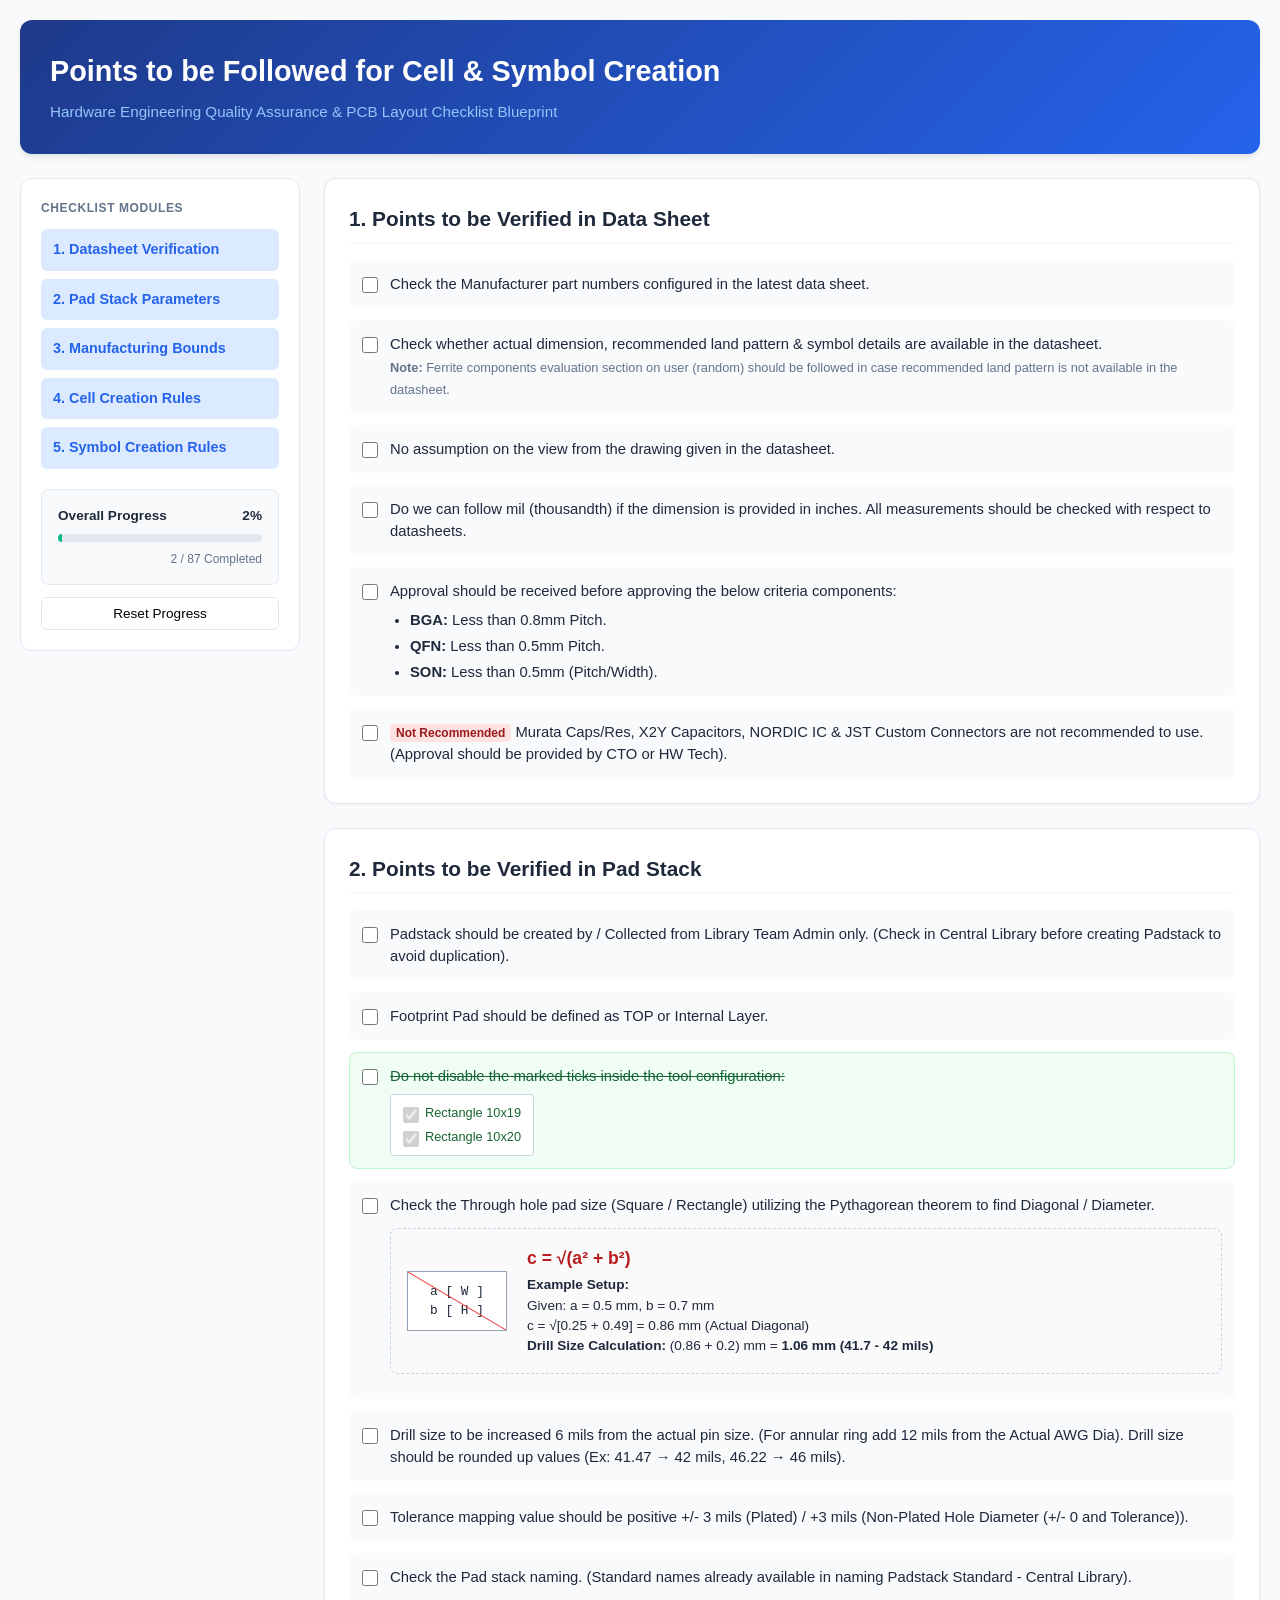
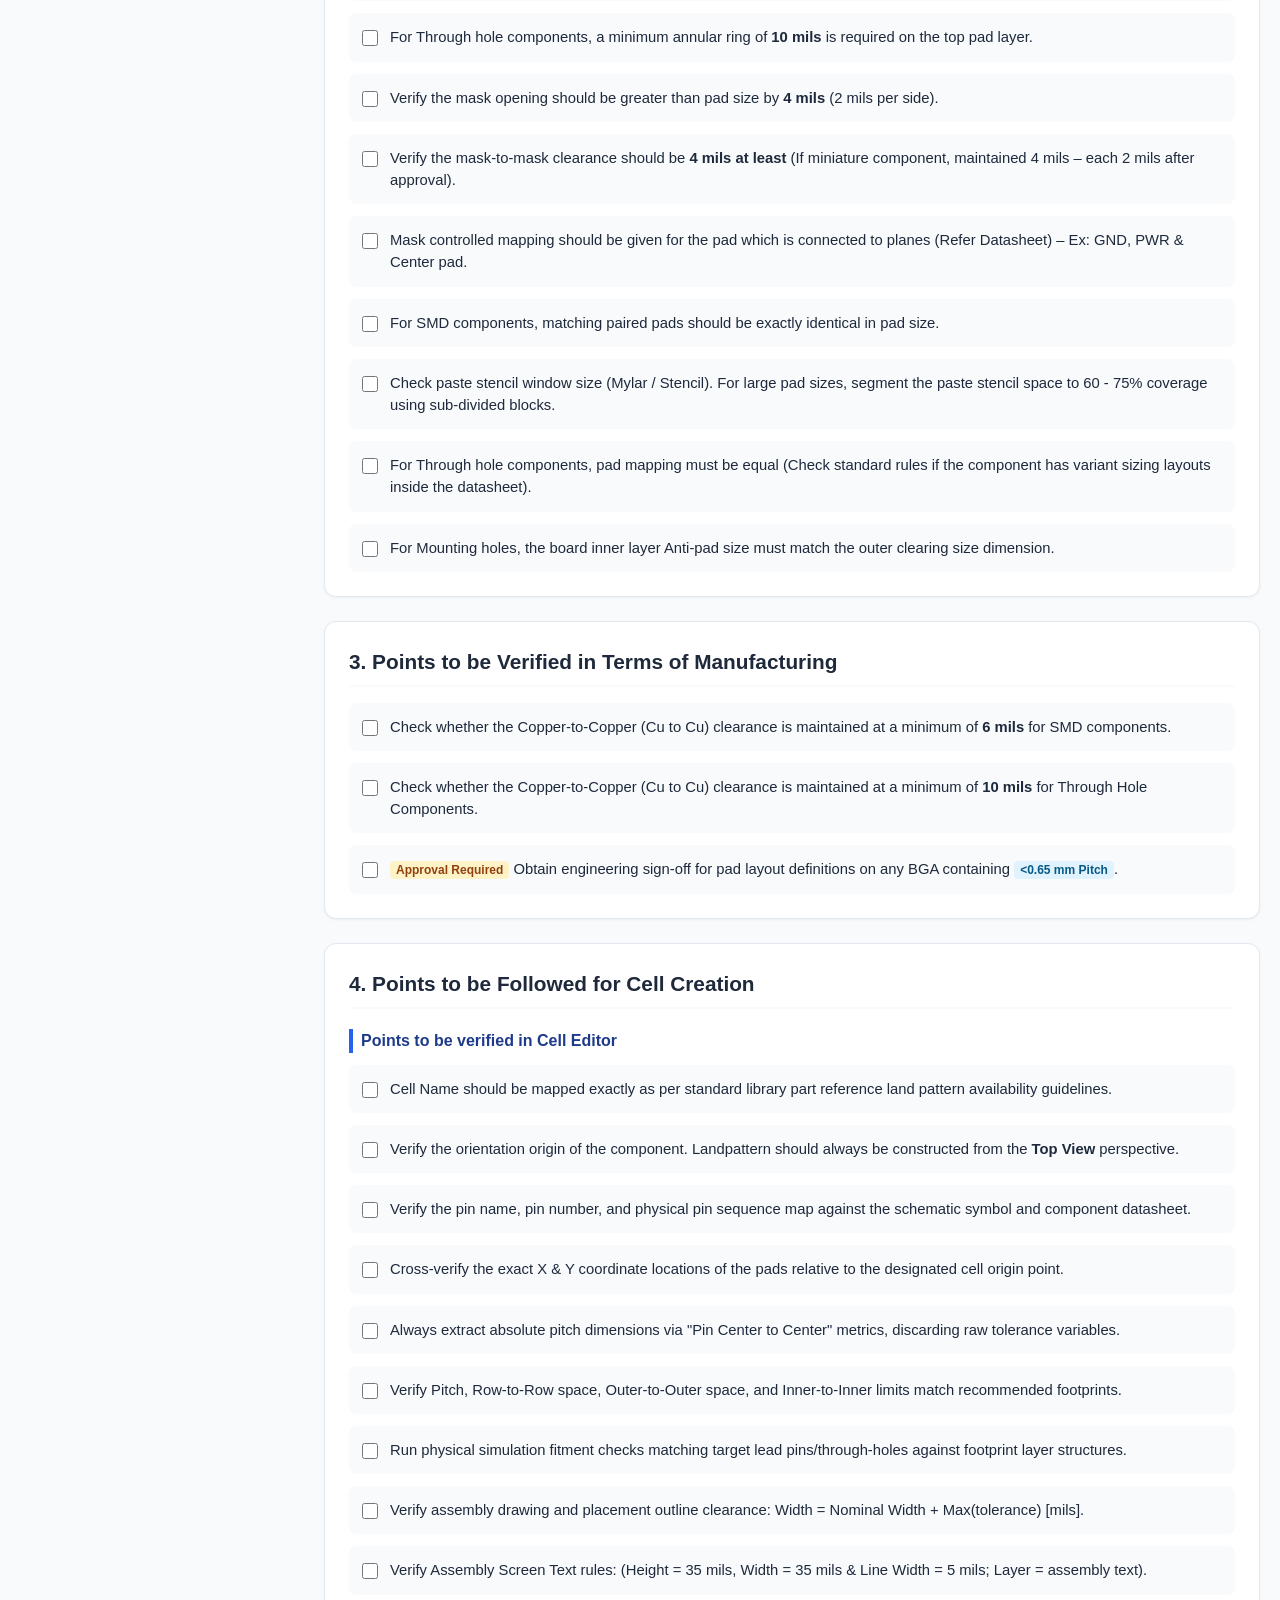
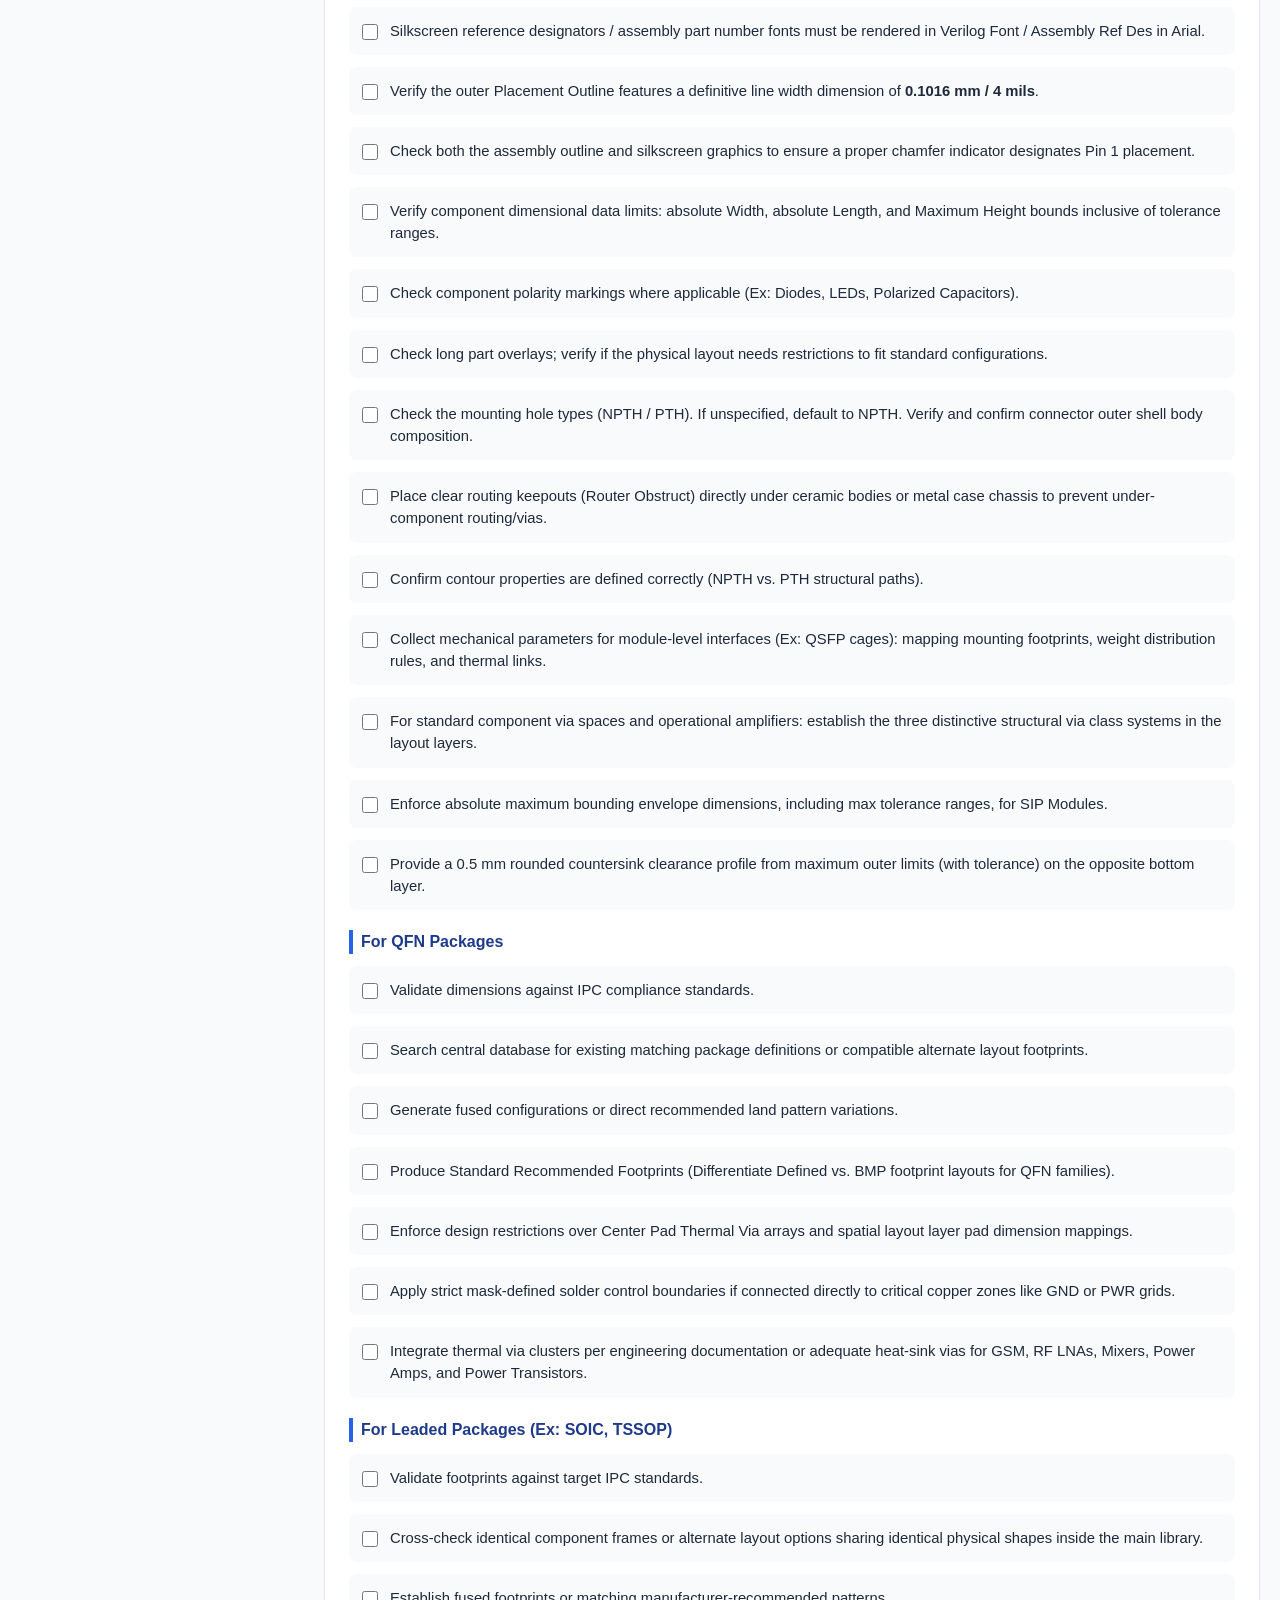
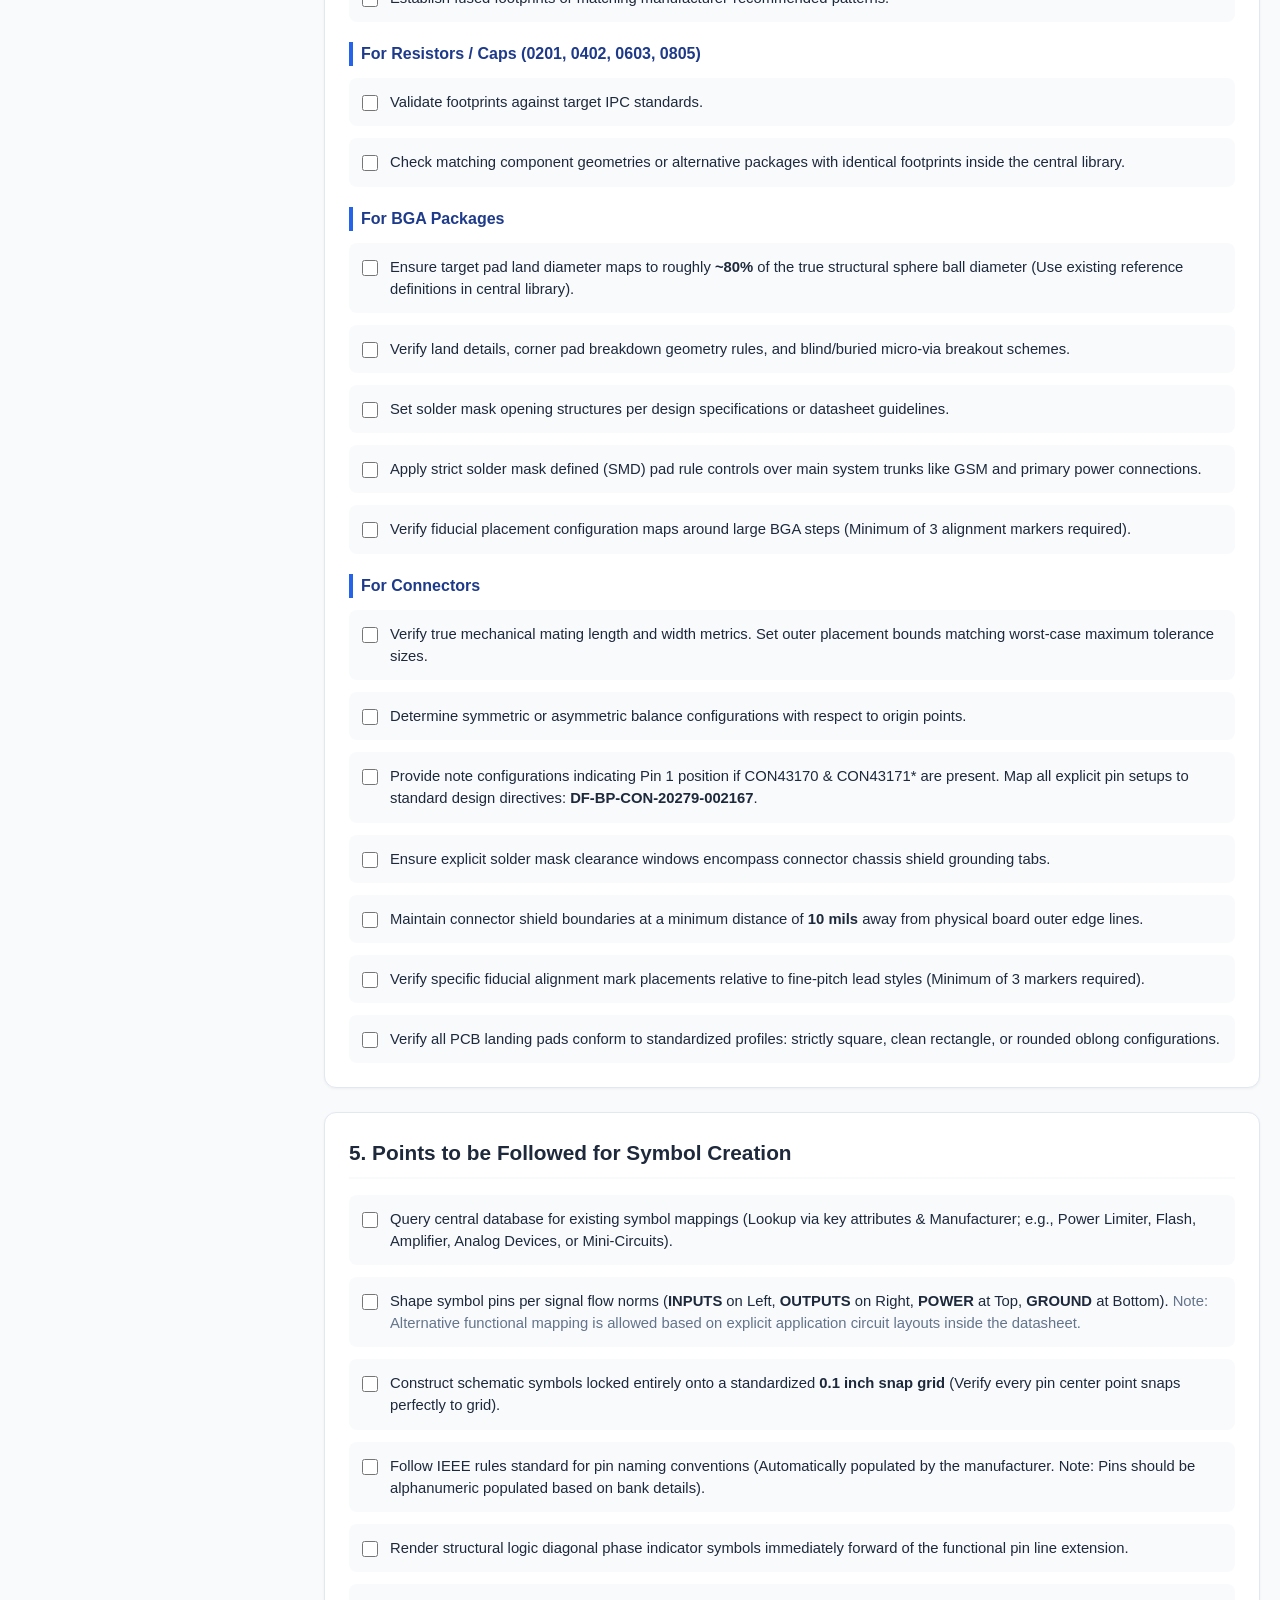
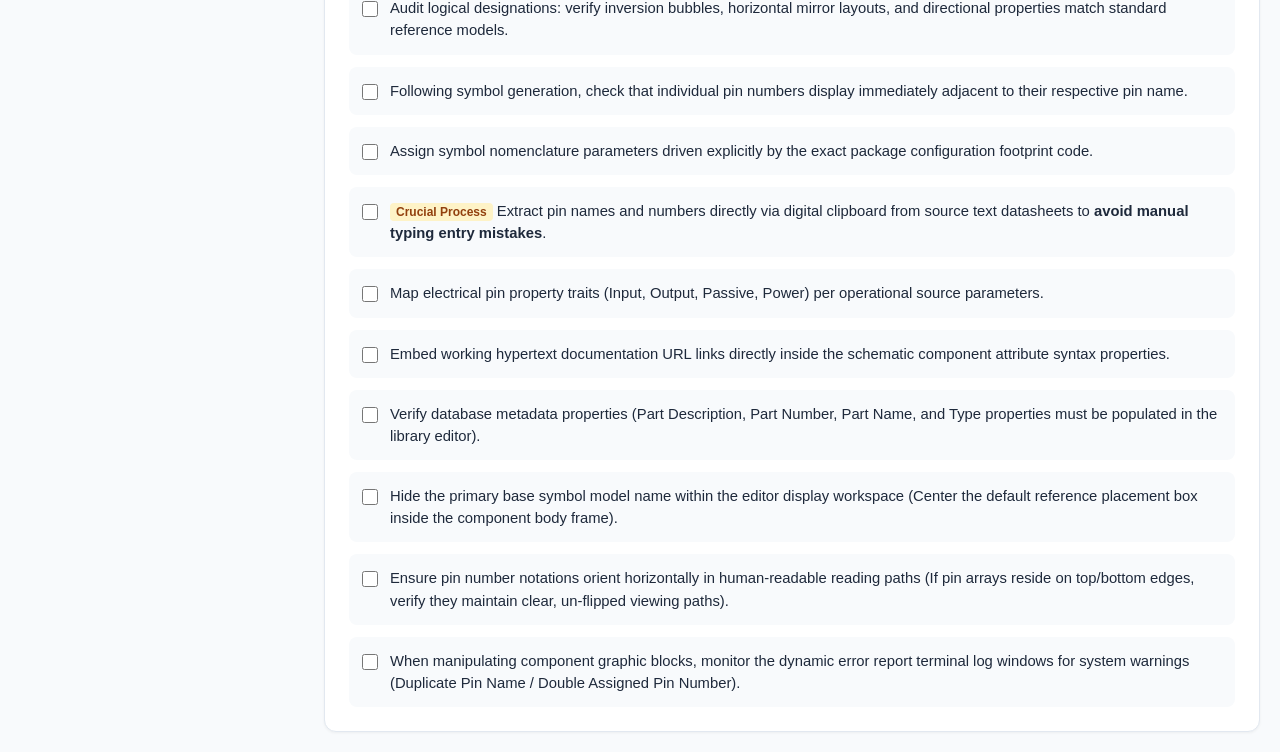
==== pcb_checklist.html @ a0ba2d86 "Add files via upload" ====
<!DOCTYPE html>
<html lang="en">
<head>
    <meta charset="UTF-8">
    <meta name="viewport" content="width=device-width, initial-scale=1.0">
    <title>PCB Design Verification Dashboard</title>
    <style>
        :root {
            --bg-main: #f8fafc;
            --panel-bg: #ffffff;
            --text-primary: #1e293b;
            --text-secondary: #64748b;
            --accent-blue: #2563eb;
            --accent-blue-light: #dbeafe;
            --border-color: #e2e8f0;
            --success-color: #10b981;
            --warning-color: #f59e0b;
        }

        * {
            box-sizing: border-box;
            margin: 0;
            padding: 0;
            font-family: -apple-system, BlinkMacSystemFont, "Segoe UI", Roboto, Helvetica, Arial, sans-serif;
        }

        body {
            background-color: var(--bg-main);
            color: var(--text-primary);
            line-height: 1.5;
            padding: 20px;
        }

        header {
            background: linear-gradient(135deg, #1e3a8a, #2563eb);
            color: white;
            padding: 30px;
            border-radius: 12px;
            margin-bottom: 24px;
            box-shadow: 0 4px 6px -1px rgba(0, 0, 0, 0.1);
        }

        header h1 {
            font-size: 1.8rem;
            margin-bottom: 8px;
            font-weight: 700;
        }

        header p {
            color: #93c5fd;
            font-size: 0.95rem;
        }

        .dashboard-layout {
            display: grid;
            grid-template-columns: 280px 1fr;
            gap: 24px;
        }

        @media (max-width: 900px) {
            .dashboard-layout {
                grid-template-columns: 1fr;
            }
        }

        /* Sidebar Navigation & Metrics */
        .sidebar {
            background: var(--panel-bg);
            border: 1px solid var(--border-color);
            border-radius: 12px;
            padding: 20px;
            height: fit-content;
            position: sticky;
            top: 20px;
        }

        .nav-title {
            font-size: 0.75rem;
            text-transform: uppercase;
            letter-spacing: 0.05em;
            color: var(--text-secondary);
            margin-bottom: 12px;
            font-weight: 700;
        }

        .nav-list {
            list-style: none;
            display: flex;
            flex-direction: column;
            gap: 8px;
            margin-bottom: 20px;
        }

        .nav-item {
            padding: 10px 12px;
            border-radius: 6px;
            cursor: pointer;
            font-size: 0.9rem;
            color: var(--text-primary);
            transition: all 0.2s;
            display: flex;
            justify-content: space-between;
            align-items: center;
        }

        .nav-item:hover {
            background-color: var(--bg-main);
        }

        .nav-item.active {
            background-color: var(--accent-blue-light);
            color: var(--accent-blue);
            font-weight: 600;
        }

        /* Progress Metrics */
        .progress-box {
            background: var(--bg-main);
            border-radius: 8px;
            padding: 16px;
            margin-top: 16px;
            border: 1px solid var(--border-color);
        }

        .progress-title {
            font-size: 0.85rem;
            font-weight: 600;
            margin-bottom: 8px;
            display: flex;
            justify-content: space-between;
        }

        .progress-bar-container {
            background: #e2e8f0;
            border-radius: 9999px;
            height: 8px;
            width: 100%;
            overflow: hidden;
        }

        .progress-bar {
            background: var(--success-color);
            height: 100%;
            width: 0%;
            transition: width 0.3s ease;
        }

        /* Content Area */
        .content-area {
            display: flex;
            flex-direction: column;
            gap: 24px;
        }

        .section-panel {
            background: var(--panel-bg);
            border: 1px solid var(--border-color);
            border-radius: 12px;
            padding: 24px;
            box-shadow: 0 1px 3px rgba(0,0,0,0.05);
        }

        .section-panel h2 {
            font-size: 1.3rem;
            color: var(--text-primary);
            margin-bottom: 16px;
            border-bottom: 2px solid var(--bg-main);
            padding-bottom: 8px;
            display: flex;
            justify-content: space-between;
            align-items: center;
        }

        .sub-section-title {
            font-size: 1rem;
            color: #1e3a8a;
            margin: 20px 0 12px 0;
            padding-left: 8px;
            border-left: 4px solid var(--accent-blue);
            font-weight: 600;
        }

        .checklist-group {
            display: flex;
            flex-direction: column;
            gap: 12px;
        }

        .checklist-item {
            display: flex;
            align-items: flex-start;
            gap: 12px;
            padding: 12px;
            border-radius: 8px;
            background-color: var(--bg-main);
            transition: background-color 0.2s;
            border: 1px solid transparent;
        }

        .checklist-item:hover {
            background-color: #f1f5f9;
            border-color: #cbd5e1;
        }

        .checklist-item.checked {
            background-color: #f0fdf4;
            border-color: #bbf7d0;
        }

        .checklist-item input[type="checkbox"] {
            margin-top: 4px;
            width: 16px;
            height: 16px;
            cursor: pointer;
            accent-color: var(--success-color);
        }

        .checklist-text {
            font-size: 0.925rem;
            color: var(--text-primary);
            flex: 1;
        }

        .checklist-item.checked .checklist-text {
            color: #166534;
            text-decoration: line-through;
        }

        /* Math/Formula Callout Block */
        .formula-box {
            background: #fafafa;
            border: 1px dashed #cbd5e1;
            border-radius: 8px;
            padding: 16px;
            margin: 12px 0;
            display: flex;
            gap: 20px;
            align-items: center;
            flex-wrap: wrap;
        }

        .formula-graphic {
            background: white;
            border: 1px solid #94a3b8;
            padding: 10px;
            font-family: monospace;
            font-size: 0.8rem;
            position: relative;
            width: 100px;
            height: 60px;
            display: flex;
            justify-content: center;
            align-items: center;
        }

        .formula-graphic::before {
            content: '';
            position: absolute;
            top: 0; left: 0; right: 0; bottom: 0;
            background: linear-gradient(to top right, transparent calc(50% - 1px), #ef4444, transparent calc(50% + 1px));
        }

        .formula-details {
            flex: 1;
            font-size: 0.85rem;
        }

        .formula-expression {
            font-size: 1.1rem;
            font-weight: 700;
            color: #b91c1c;
            margin-bottom: 4px;
        }

        /* Inner UI simulation components */
        .mock-ui-box {
            background: #ffffff;
            border: 1px solid #cbd5e1;
            padding: 8px 12px;
            border-radius: 4px;
            font-size: 0.8rem;
            display: inline-flex;
            flex-direction: column;
            gap: 4px;
            margin-top: 6px;
        }

        .mock-ui-row {
            display: flex;
            align-items: center;
            gap: 6px;
        }

        /* Utilities */
        .badge {
            font-size: 0.75rem;
            padding: 2px 6px;
            border-radius: 4px;
            font-weight: 600;
        }
        .badge-danger { background: #fee2e2; color: #991b1b; }
        .badge-warning { background: #fef3c7; color: #92400e; }
        .badge-info { background: #e0f2fe; color: #075985; }

        .btn-reset {
            background: white;
            border: 1px solid var(--border-color);
            padding: 8px 16px;
            border-radius: 6px;
            cursor: pointer;
            font-weight: 500;
            font-size: 0.85rem;
            width: 100%;
            margin-top: 12px;
            transition: background 0.2s;
        }
        .btn-reset:hover {
            background: #f1f5f9;
        }

        ul.nested-list {
            margin-left: 20px;
            margin-top: 6px;
            list-style-type: disc;
            display: flex;
            flex-direction: column;
            gap: 4px;
        }
    </style>
</head>
<body>

    <header>
        <h1>Points to be Followed for Cell &amp; Symbol Creation</h1>
        <p>Hardware Engineering Quality Assurance &amp; PCB Layout Checklist Blueprint</p>
    </header>

    <div class="dashboard-layout">
        <!-- Sidebar Navigation -->
        <div class="sidebar">
            <div class="nav-title">Checklist Modules</div>
            <ul class="nav-list">
                <li class="nav-item active" onclick="scrollToSection('sec-datasheet')">1. Datasheet Verification</li>
                <li class="nav-item" onclick="scrollToSection('sec-padstack')">2. Pad Stack Parameters</li>
                <li class="nav-item" onclick="scrollToSection('sec-manufacturing')">3. Manufacturing Bounds</li>
                <li class="nav-item" onclick="scrollToSection('sec-cell')">4. Cell Creation Rules</li>
                <li class="nav-item" onclick="scrollToSection('sec-symbol')">5. Symbol Creation Rules</li>
            </ul>

            <div class="progress-box">
                <div class="progress-title">
                    <span>Overall Progress</span>
                    <span id="progress-percent">0%</span>
                </div>
                <div class="progress-bar-container">
                    <div class="progress-bar" id="main-progress-bar"></div>
                </div>
                <div style="font-size: 0.75rem; color: var(--text-secondary); margin-top: 8px; text-align: right;" id="progress-count">
                    0 / 0 Completed
                </div>
            </div>

            <button class="btn-reset" onclick="resetChecklist()">Reset Progress</button>
        </div>

        <!-- Main Form Content -->
        <div class="content-area">

            <!-- SECTION 1: DATASHEET -->
            <div class="section-panel" id="sec-datasheet">
                <h2>1. Points to be Verified in Data Sheet</h2>
                <div class="checklist-group">
                    <div class="checklist-item">
                        <input type="checkbox" id="ds-1">
                        <div class="checklist-text">Check the Manufacturer part numbers configured in the latest data sheet.</div>
                    </div>
                    <div class="checklist-item">
                        <input type="checkbox" id="ds-2">
                        <div class="checklist-text">
                            Check whether actual dimension, recommended land pattern &amp; symbol details are available in the datasheet.
                            <br><span style="color:var(--text-secondary); font-size:0.8rem;"><strong>Note:</strong> Ferrite components evaluation section on user (random) should be followed in case recommended land pattern is not available in the datasheet.</span>
                        </div>
                    </div>
                    <div class="checklist-item">
                        <input type="checkbox" id="ds-3">
                        <div class="checklist-text">No assumption on the view from the drawing given in the datasheet.</div>
                    </div>
                    <div class="checklist-item">
                        <input type="checkbox" id="ds-4">
                        <div class="checklist-text">Do we can follow mil (thousandth) if the dimension is provided in inches. All measurements should be checked with respect to datasheets.</div>
                    </div>
                    <div class="checklist-item">
                        <input type="checkbox" id="ds-5">
                        <div class="checklist-text">
                            Approval should be received before approving the below criteria components:
                            <ul class="nested-list">
                                <li><strong>BGA:</strong> Less than 0.8mm Pitch.</li>
                                <li><strong>QFN:</strong> Less than 0.5mm Pitch.</li>
                                <li><strong>SON:</strong> Less than 0.5mm (Pitch/Width).</li>
                            </ul>
                        </div>
                    </div>
                    <div class="checklist-item">
                        <input type="checkbox" id="ds-6">
                        <div class="checklist-text">
                            <span class="badge badge-danger">Not Recommended</span> Murata Caps/Res, X2Y Capacitors, NORDIC IC &amp; JST Custom Connectors are not recommended to use. (Approval should be provided by CTO or HW Tech).
                        </div>
                    </div>
                </div>
            </div>

            <!-- SECTION 2: PAD STACK -->
            <div class="section-panel" id="sec-padstack">
                <h2>2. Points to be Verified in Pad Stack</h2>
                <div class="checklist-group">
                    <div class="checklist-item">
                        <input type="checkbox" id="ps-1">
                        <div class="checklist-text">Padstack should be created by / Collected from Library Team Admin only. (Check in Central Library before creating Padstack to avoid duplication).</div>
                    </div>
                    <div class="checklist-item">
                        <input type="checkbox" id="ps-2">
                        <div class="checklist-text">Footprint Pad should be defined as TOP or Internal Layer.</div>
                    </div>
                    <div class="checklist-item">
                        <input type="checkbox" id="ps-3">
                        <div class="checklist-text">
                            Do not disable the marked ticks inside the tool configuration:
                            <br>
                            <div class="mock-ui-box">
                                <div class="mock-ui-row"><input type="checkbox" checked disabled> <span>Rectangle 10x19</span></div>
                                <div class="mock-ui-row"><input type="checkbox" checked disabled> <span>Rectangle 10x20</span></div>
                            </div>
                        </div>
                    </div>
                    <div class="checklist-item">
                        <input type="checkbox" id="ps-4">
                        <div class="checklist-text">
                            Check the Through hole pad size (Square / Rectangle) utilizing the Pythagorean theorem to find Diagonal / Diameter.
                            <div class="formula-box">
                                <div class="formula-graphic">
                                    a [ W ]<br>
                                    b [ H ]
                                </div>
                                <div class="formula-details">
                                    <div class="formula-expression">c = √(a² + b²)</div>
                                    <strong>Example Setup:</strong><br>
                                    Given: a = 0.5 mm, b = 0.7 mm<br>
                                    c = √[0.25 + 0.49] = 0.86 mm (Actual Diagonal)<br>
                                    <strong>Drill Size Calculation:</strong> (0.86 + 0.2) mm = <strong>1.06 mm (41.7 - 42 mils)</strong>
                                </div>
                            </div>
                        </div>
                    </div>
                    <div class="checklist-item">
                        <input type="checkbox" id="ps-5">
                        <div class="checklist-text">Drill size to be increased 6 mils from the actual pin size. (For annular ring add 12 mils from the Actual AWG Dia). Drill size should be rounded up values (Ex: 41.47 → 42 mils, 46.22 → 46 mils).</div>
                    </div>
                    <div class="checklist-item">
                        <input type="checkbox" id="ps-6">
                        <div class="checklist-text">Tolerance mapping value should be positive +/- 3 mils (Plated) / +3 mils (Non-Plated Hole Diameter (+/- 0 and Tolerance)).</div>
                    </div>
                    <div class="checklist-item">
                        <input type="checkbox" id="ps-7">
                        <div class="checklist-text">Check the Pad stack naming. (Standard names already available in naming Padstack Standard - Central Library).</div>
                    </div>
                    <div class="checklist-item">
                        <input type="checkbox" id="ps-8">
                        <div class="checklist-text">For Through hole components, a minimum annular ring of <strong>10 mils</strong> is required on the top pad layer.</div>
                    </div>
                    <div class="checklist-item">
                        <input type="checkbox" id="ps-9">
                        <div class="checklist-text">Verify the mask opening should be greater than pad size by <strong>4 mils</strong> (2 mils per side).</div>
                    </div>
                    <div class="checklist-item">
                        <input type="checkbox" id="ps-10">
                        <div class="checklist-text">Verify the mask-to-mask clearance should be <strong>4 mils at least</strong> (If miniature component, maintained 4 mils – each 2 mils after approval).</div>
                    </div>
                    <div class="checklist-item">
                        <input type="checkbox" id="ps-11">
                        <div class="checklist-text">Mask controlled mapping should be given for the pad which is connected to planes (Refer Datasheet) – Ex: GND, PWR &amp; Center pad.</div>
                    </div>
                    <div class="checklist-item">
                        <input type="checkbox" id="ps-12">
                        <div class="checklist-text">For SMD components, matching paired pads should be exactly identical in pad size.</div>
                    </div>
                    <div class="checklist-item">
                        <input type="checkbox" id="ps-13">
                        <div class="checklist-text">Check paste stencil window size (Mylar / Stencil). For large pad sizes, segment the paste stencil space to 60 - 75% coverage using sub-divided blocks.</div>
                    </div>
                    <div class="checklist-item">
                        <input type="checkbox" id="ps-14">
                        <div class="checklist-text">For Through hole components, pad mapping must be equal (Check standard rules if the component has variant sizing layouts inside the datasheet).</div>
                    </div>
                    <div class="checklist-item">
                        <input type="checkbox" id="ps-15">
                        <div class="checklist-text">For Mounting holes, the board inner layer Anti-pad size must match the outer clearing size dimension.</div>
                    </div>
                </div>
            </div>

            <!-- SECTION 3: MANUFACTURING -->
            <div class="section-panel" id="sec-manufacturing">
                <h2>3. Points to be Verified in Terms of Manufacturing</h2>
                <div class="checklist-group">
                    <div class="checklist-item">
                        <input type="checkbox" id="mfg-1">
                        <div class="checklist-text">Check whether the Copper-to-Copper (Cu to Cu) clearance is maintained at a minimum of <strong>6 mils</strong> for SMD components.</div>
                    </div>
                    <div class="checklist-item">
                        <input type="checkbox" id="mfg-2">
                        <div class="checklist-text">Check whether the Copper-to-Copper (Cu to Cu) clearance is maintained at a minimum of <strong>10 mils</strong> for Through Hole Components.</div>
                    </div>
                    <div class="checklist-item">
                        <input type="checkbox" id="mfg-3">
                        <div class="checklist-text"><span class="badge badge-warning">Approval Required</span> Obtain engineering sign-off for pad layout definitions on any BGA containing <span class="badge badge-info">&lt;0.65 mm Pitch</span>.</div>
                    </div>
                </div>
            </div>

            <!-- SECTION 4: CELL CREATION -->
            <div class="section-panel" id="sec-cell">
                <h2>4. Points to be Followed for Cell Creation</h2>
                
                <div class="sub-section-title">Points to be verified in Cell Editor</div>
                <div class="checklist-group">
                    <div class="checklist-item">
                        <input type="checkbox" id="ce-1">
                        <div class="checklist-text">Cell Name should be mapped exactly as per standard library part reference land pattern availability guidelines.</div>
                    </div>
                    <div class="checklist-item">
                        <input type="checkbox" id="ce-2">
                        <div class="checklist-text">Verify the orientation origin of the component. Landpattern should always be constructed from the <strong>Top View</strong> perspective.</div>
                    </div>
                    <div class="checklist-item">
                        <input type="checkbox" id="ce-3">
                        <div class="checklist-text">Verify the pin name, pin number, and physical pin sequence map against the schematic symbol and component datasheet.</div>
                    </div>
                    <div class="checklist-item">
                        <input type="checkbox" id="ce-4">
                        <div class="checklist-text">Cross-verify the exact X &amp; Y coordinate locations of the pads relative to the designated cell origin point.</div>
                    </div>
                    <div class="checklist-item">
                        <input type="checkbox" id="ce-5">
                        <div class="checklist-text">Always extract absolute pitch dimensions via "Pin Center to Center" metrics, discarding raw tolerance variables.</div>
                    </div>
                    <div class="checklist-item">
                        <input type="checkbox" id="ce-6">
                        <div class="checklist-text">Verify Pitch, Row-to-Row space, Outer-to-Outer space, and Inner-to-Inner limits match recommended footprints.</div>
                    </div>
                    <div class="checklist-item">
                        <input type="checkbox" id="ce-7">
                        <div class="checklist-text">Run physical simulation fitment checks matching target lead pins/through-holes against footprint layer structures.</div>
                    </div>
                    <div class="checklist-item">
                        <input type="checkbox" id="ce-8">
                        <div class="checklist-text">Verify assembly drawing and placement outline clearance: <code>Width = Nominal Width + Max(tolerance) [mils]</code>.</div>
                    </div>
                    <div class="checklist-item">
                        <input type="checkbox" id="ce-9">
                        <div class="checklist-text">Verify Assembly Screen Text rules: (Height = 35 mils, Width = 35 mils &amp; Line Width = 5 mils; Layer = assembly text).</div>
                    </div>
                    <div class="checklist-item">
                        <input type="checkbox" id="ce-10">
                        <div class="checklist-text">Silkscreen reference designators / assembly part number fonts must be rendered in Verilog Font / Assembly Ref Des in Arial.</div>
                    </div>
                    <div class="checklist-item">
                        <input type="checkbox" id="ce-11">
                        <div class="checklist-text">Verify the outer Placement Outline features a definitive line width dimension of <strong>0.1016 mm / 4 mils</strong>.</div>
                    </div>
                    <div class="checklist-item">
                        <input type="checkbox" id="ce-12">
                        <div class="checklist-text">Check both the assembly outline and silkscreen graphics to ensure a proper chamfer indicator designates Pin 1 placement.</div>
                    </div>
                    <div class="checklist-item">
                        <input type="checkbox" id="ce-13">
                        <div class="checklist-text">Verify component dimensional data limits: absolute Width, absolute Length, and Maximum Height bounds inclusive of tolerance ranges.</div>
                    </div>
                    <div class="checklist-item">
                        <input type="checkbox" id="ce-14">
                        <div class="checklist-text">Check component polarity markings where applicable (Ex: Diodes, LEDs, Polarized Capacitors).</div>
                    </div>
                    <div class="checklist-item">
                        <input type="checkbox" id="ce-15">
                        <div class="checklist-text">Check long part overlays; verify if the physical layout needs restrictions to fit standard configurations.</div>
                    </div>
                    <div class="checklist-item">
                        <input type="checkbox" id="ce-16">
                        <div class="checklist-text">Check the mounting hole types (NPTH / PTH). If unspecified, default to NPTH. Verify and confirm connector outer shell body composition.</div>
                    </div>
                    <div class="checklist-item">
                        <input type="checkbox" id="ce-17">
                        <div class="checklist-text">Place clear routing keepouts (Router Obstruct) directly under ceramic bodies or metal case chassis to prevent under-component routing/vias.</div>
                    </div>
                    <div class="checklist-item">
                        <input type="checkbox" id="ce-18">
                        <div class="checklist-text">Confirm contour properties are defined correctly (NPTH vs. PTH structural paths).</div>
                    </div>
                    <div class="checklist-item">
                        <input type="checkbox" id="ce-19">
                        <div class="checklist-text">Collect mechanical parameters for module-level interfaces (Ex: QSFP cages): mapping mounting footprints, weight distribution rules, and thermal links.</div>
                    </div>
                    <div class="checklist-item">
                        <input type="checkbox" id="ce-20">
                        <div class="checklist-text">For standard component via spaces and operational amplifiers: establish the three distinctive structural via class systems in the layout layers.</div>
                    </div>
                    <div class="checklist-item">
                        <input type="checkbox" id="ce-21">
                        <div class="checklist-text">Enforce absolute maximum bounding envelope dimensions, including max tolerance ranges, for SIP Modules.</div>
                    </div>
                    <div class="checklist-item">
                        <input type="checkbox" id="ce-22">
                        <div class="checklist-text">Provide a 0.5 mm rounded countersink clearance profile from maximum outer limits (with tolerance) on the opposite bottom layer.</div>
                    </div>
                </div>

                <div class="sub-section-title">For QFN Packages</div>
                <div class="checklist-group">
                    <div class="checklist-item"><input type="checkbox" id="qfn-1"><div class="checklist-text">Validate dimensions against IPC compliance standards.</div></div>
                    <div class="checklist-item"><input type="checkbox" id="qfn-2"><div class="checklist-text">Search central database for existing matching package definitions or compatible alternate layout footprints.</div></div>
                    <div class="checklist-item"><input type="checkbox" id="qfn-3"><div class="checklist-text">Generate fused configurations or direct recommended land pattern variations.</div></div>
                    <div class="checklist-item"><input type="checkbox" id="qfn-4"><div class="checklist-text">Produce Standard Recommended Footprints (Differentiate Defined vs. BMP footprint layouts for QFN families).</div></div>
                    <div class="checklist-item"><input type="checkbox" id="qfn-5"><div class="checklist-text">Enforce design restrictions over Center Pad Thermal Via arrays and spatial layout layer pad dimension mappings.</div></div>
                    <div class="checklist-item"><input type="checkbox" id="qfn-6"><div class="checklist-text">Apply strict mask-defined solder control boundaries if connected directly to critical copper zones like GND or PWR grids.</div></div>
                    <div class="checklist-item"><input type="checkbox" id="qfn-7"><div class="checklist-text">Integrate thermal via clusters per engineering documentation or adequate heat-sink vias for GSM, RF LNAs, Mixers, Power Amps, and Power Transistors.</div></div>
                </div>

                <div class="sub-section-title">For Leaded Packages (Ex: SOIC, TSSOP)</div>
                <div class="checklist-group">
                    <div class="checklist-item"><input type="checkbox" id="lead-1"><div class="checklist-text">Validate footprints against target IPC standards.</div></div>
                    <div class="checklist-item"><input type="checkbox" id="lead-2"><div class="checklist-text">Cross-check identical component frames or alternate layout options sharing identical physical shapes inside the main library.</div></div>
                    <div class="checklist-item"><input type="checkbox" id="lead-3"><div class="checklist-text">Establish fused footprints or matching manufacturer-recommended patterns.</div></div>
                </div>

                <div class="sub-section-title">For Resistors / Caps (0201, 0402, 0603, 0805)</div>
                <div class="checklist-group">
                    <div class="checklist-item"><input type="checkbox" id="rc-1"><div class="checklist-text">Validate footprints against target IPC standards.</div></div>
                    <div class="checklist-item"><input type="checkbox" id="rc-2"><div class="checklist-text">Check matching component geometries or alternative packages with identical footprints inside the central library.</div></div>
                </div>

                <div class="sub-section-title">For BGA Packages</div>
                <div class="checklist-group">
                    <div class="checklist-item"><input type="checkbox" id="bga-1"><div class="checklist-text">Ensure target pad land diameter maps to roughly <strong>~80%</strong> of the true structural sphere ball diameter (Use existing reference definitions in central library).</div></div>
                    <div class="checklist-item"><input type="checkbox" id="bga-2"><div class="checklist-text">Verify land details, corner pad breakdown geometry rules, and blind/buried micro-via breakout schemes.</div></div>
                    <div class="checklist-item"><input type="checkbox" id="bga-3"><div class="checklist-text">Set solder mask opening structures per design specifications or datasheet guidelines.</div></div>
                    <div class="checklist-item"><input type="checkbox" id="bga-4"><div class="checklist-text">Apply strict solder mask defined (SMD) pad rule controls over main system trunks like GSM and primary power connections.</div></div>
                    <div class="checklist-item"><input type="checkbox" id="bga-5"><div class="checklist-text">Verify fiducial placement configuration maps around large BGA steps (Minimum of 3 alignment markers required).</div></div>
                </div>

                <div class="sub-section-title">For Connectors</div>
                <div class="checklist-group">
                    <div class="checklist-item"><input type="checkbox" id="conn-1"><div class="checklist-text">Verify true mechanical mating length and width metrics. Set outer placement bounds matching worst-case maximum tolerance sizes.</div></div>
                    <div class="checklist-item"><input type="checkbox" id="conn-2"><div class="checklist-text">Determine symmetric or asymmetric balance configurations with respect to origin points.</div></div>
                    <div class="checklist-item"><input type="checkbox" id="conn-3"><div class="checklist-text">Provide note configurations indicating Pin 1 position if <code>CON43170</code> &amp; <code>CON43171*</code> are present. Map all explicit pin setups to standard design directives: <strong>DF-BP-CON-20279-002167</strong>.</div></div>
                    <div class="checklist-item"><input type="checkbox" id="conn-4"><div class="checklist-text">Ensure explicit solder mask clearance windows encompass connector chassis shield grounding tabs.</div></div>
                    <div class="checklist-item"><input type="checkbox" id="conn-5"><div class="checklist-text">Maintain connector shield boundaries at a minimum distance of <strong>10 mils</strong> away from physical board outer edge lines.</div></div>
                    <div class="checklist-item"><input type="checkbox" id="conn-6"><div class="checklist-text">Verify specific fiducial alignment mark placements relative to fine-pitch lead styles (Minimum of 3 markers required).</div></div>
                    <div class="checklist-item"><input type="checkbox" id="conn-7"><div class="checklist-text">Verify all PCB landing pads conform to standardized profiles: strictly square, clean rectangle, or rounded oblong configurations.</div></div>
                </div>
            </div>

            <!-- SECTION 5: SYMBOL CREATION -->
            <div class="section-panel" id="sec-symbol">
                <h2>5. Points to be Followed for Symbol Creation</h2>
                <div class="checklist-group">
                    <div class="checklist-item">
                        <input type="checkbox" id="sym-1">
                        <div class="checklist-text">Query central database for existing symbol mappings (Lookup via key attributes &amp; Manufacturer; e.g., Power Limiter, Flash, Amplifier, Analog Devices, or Mini-Circuits).</div>
                    </div>
                    <div class="checklist-item">
                        <input type="checkbox" id="sym-2">
                        <div class="checklist-text">Shape symbol pins per signal flow norms (<strong>INPUTS</strong> on Left, <strong>OUTPUTS</strong> on Right, <strong>POWER</strong> at Top, <strong>GROUND</strong> at Bottom). <span style="color:var(--text-secondary);">Note: Alternative functional mapping is allowed based on explicit application circuit layouts inside the datasheet.</span></div>
                    </div>
                    <div class="checklist-item">
                        <input type="checkbox" id="sym-3">
                        <div class="checklist-text">Construct schematic symbols locked entirely onto a standardized <strong>0.1 inch snap grid</strong> (Verify every pin center point snaps perfectly to grid).</div>
                    </div>
                    <div class="checklist-item">
                        <input type="checkbox" id="sym-4">
                        <div class="checklist-text">Follow IEEE rules standard for pin naming conventions (Automatically populated by the manufacturer. Note: Pins should be alphanumeric populated based on bank details).</div>
                    </div>
                    <div class="checklist-item">
                        <input type="checkbox" id="sym-5">
                        <div class="checklist-text">Render structural logic diagonal phase indicator symbols immediately forward of the functional pin line extension.</div>
                    </div>
                    <div class="checklist-item">
                        <input type="checkbox" id="sym-6">
                        <div class="checklist-text">Audit logical designations: verify inversion bubbles, horizontal mirror layouts, and directional properties match standard reference models.</div>
                    </div>
                    <div class="checklist-item">
                        <input type="checkbox" id="sym-7">
                        <div class="checklist-text">Following symbol generation, check that individual pin numbers display immediately adjacent to their respective pin name.</div>
                    </div>
                    <div class="checklist-item">
                        <input type="checkbox" id="sym-8">
                        <div class="checklist-text">Assign symbol nomenclature parameters driven explicitly by the exact package configuration footprint code.</div>
                    </div>
                    <div class="checklist-item">
                        <input type="checkbox" id="sym-9">
                        <div class="checklist-text"><span class="badge badge-warning">Crucial Process</span> Extract pin names and numbers directly via digital clipboard from source text datasheets to <strong>avoid manual typing entry mistakes</strong>.</div>
                    </div>
                    <div class="checklist-item">
                        <input type="checkbox" id="sym-10">
                        <div class="checklist-text">Map electrical pin property traits (Input, Output, Passive, Power) per operational source parameters.</div>
                    </div>
                    <div class="checklist-item">
                        <input type="checkbox" id="sym-11">
                        <div class="checklist-text">Embed working hypertext documentation URL links directly inside the schematic component attribute syntax properties.</div>
                    </div>
                    <div class="checklist-item">
                        <input type="checkbox" id="sym-12">
                        <div class="checklist-text">Verify database metadata properties (Part Description, Part Number, Part Name, and Type properties must be populated in the library editor).</div>
                    </div>
                    <div class="checklist-item">
                        <input type="checkbox" id="sym-13">
                        <div class="checklist-text">Hide the primary base symbol model name within the editor display workspace (Center the default reference placement box inside the component body frame).</div>
                    </div>
                    <div class="checklist-item">
                        <input type="checkbox" id="sym-14">
                        <div class="checklist-text">Ensure pin number notations orient horizontally in human-readable reading paths (If pin arrays reside on top/bottom edges, verify they maintain clear, un-flipped viewing paths).</div>
                    </div>
                    <div class="checklist-item">
                        <input type="checkbox" id="sym-15">
                        <div class="checklist-text">When manipulating component graphic blocks, monitor the dynamic error report terminal log windows for system warnings (Duplicate Pin Name / Double Assigned Pin Number).</div>
                    </div>
                </div>
            </div>

        </div>
    </div>

    <script>
        // Smooth scroll implementation
        function scrollToSection(id) {
            const element = document.getElementById(id);
            if (element) {
                element.scrollIntoView({ behavior: 'smooth', block: 'start' });
            }
        }

        // Checklist State Engine
        const checkboxes = document.querySelectorAll('.checklist-group input[type="checkbox"]');
        
        function updateProgress() {
            const total = checkboxes.length;
            let checkedCount = 0;

            checkboxes.forEach(cb => {
                const parentItem = cb.closest('.checklist-item');
                if (cb.checked) {
                    checkedCount++;
                    if (parentItem) parentItem.classList.add('checked');
                } else {
                    if (parentItem) parentItem.classList.remove('checked');
                }
            });

            const percent = total > 0 ? Math.round((checkedCount / total) * 100) : 0;
            
            // UI elements updates
            document.getElementById('progress-percent').innerText = percent + '%';
            document.getElementById('main-progress-bar').style.width = percent + '%';
            document.getElementById('progress-count').innerText = `${checkedCount} / ${total} Completed`;
            
            // Save state to localStorage
            const state = {};
            checkboxes.forEach(cb => {
                state[cb.id] = cb.checked;
            });
            localStorage.setItem('pcb_checklist_state', JSON.stringify(state));
        }

        function loadState() {
            const savedState = localStorage.getItem('pcb_checklist_state');
            if (savedState) {
                const state = JSON.parse(savedState);
                checkboxes.forEach(cb => {
                    if (state[cb.id] !== undefined) {
                        cb.checked = state[cb.id];
                    }
                });
            }
            updateProgress();
        }

        function resetChecklist() {
            if (confirm("Are you sure you want to reset all current checklist progression data?")) {
                checkboxes.forEach(cb => cb.checked = false);
                updateProgress();
            }
        }

        // Attach event listener triggers
        checkboxes.forEach(cb => {
            cb.addEventListener('change', updateProgress);
        });

        // Track active navigation markers during manual window scrolling
        window.addEventListener('scroll', () => {
            const sections = document.querySelectorAll('.section-panel');
            const navItems = document.querySelectorAll('.nav-item');
            let currentSectionId = '';

            sections.forEach(section => {
                const sectionTop = section.offsetTop;
                if (pageYOffset >= sectionTop - 60) {
                    currentSectionId = section.getAttribute('id');
                }
            });

            navItems.forEach(item => {
                item.classList.remove('active');
                if (item.getAttribute('onclick').includes(currentSectionId)) {
                    item.classList.add('active');
                }
            });
        });

        // Initialize state engine layout values on start
        window.onload = loadState;
    </script>
</body>
</html>
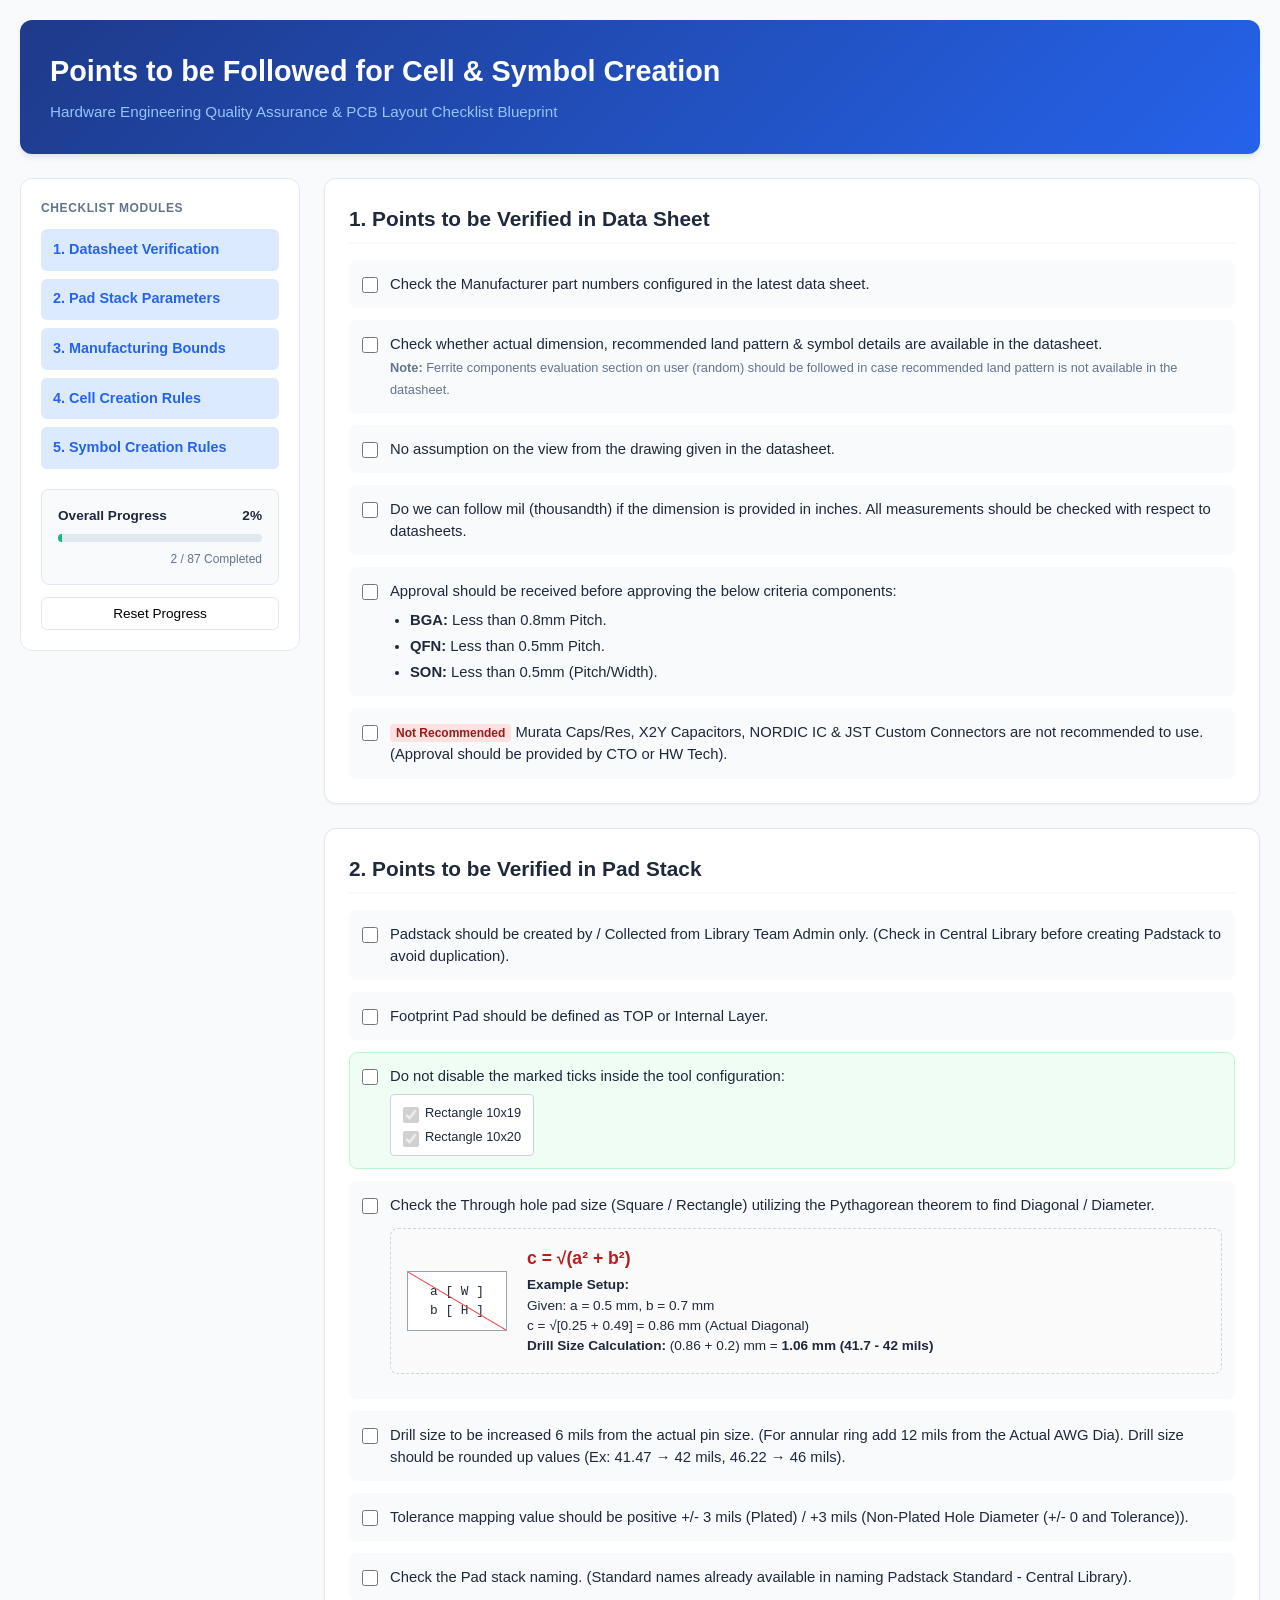
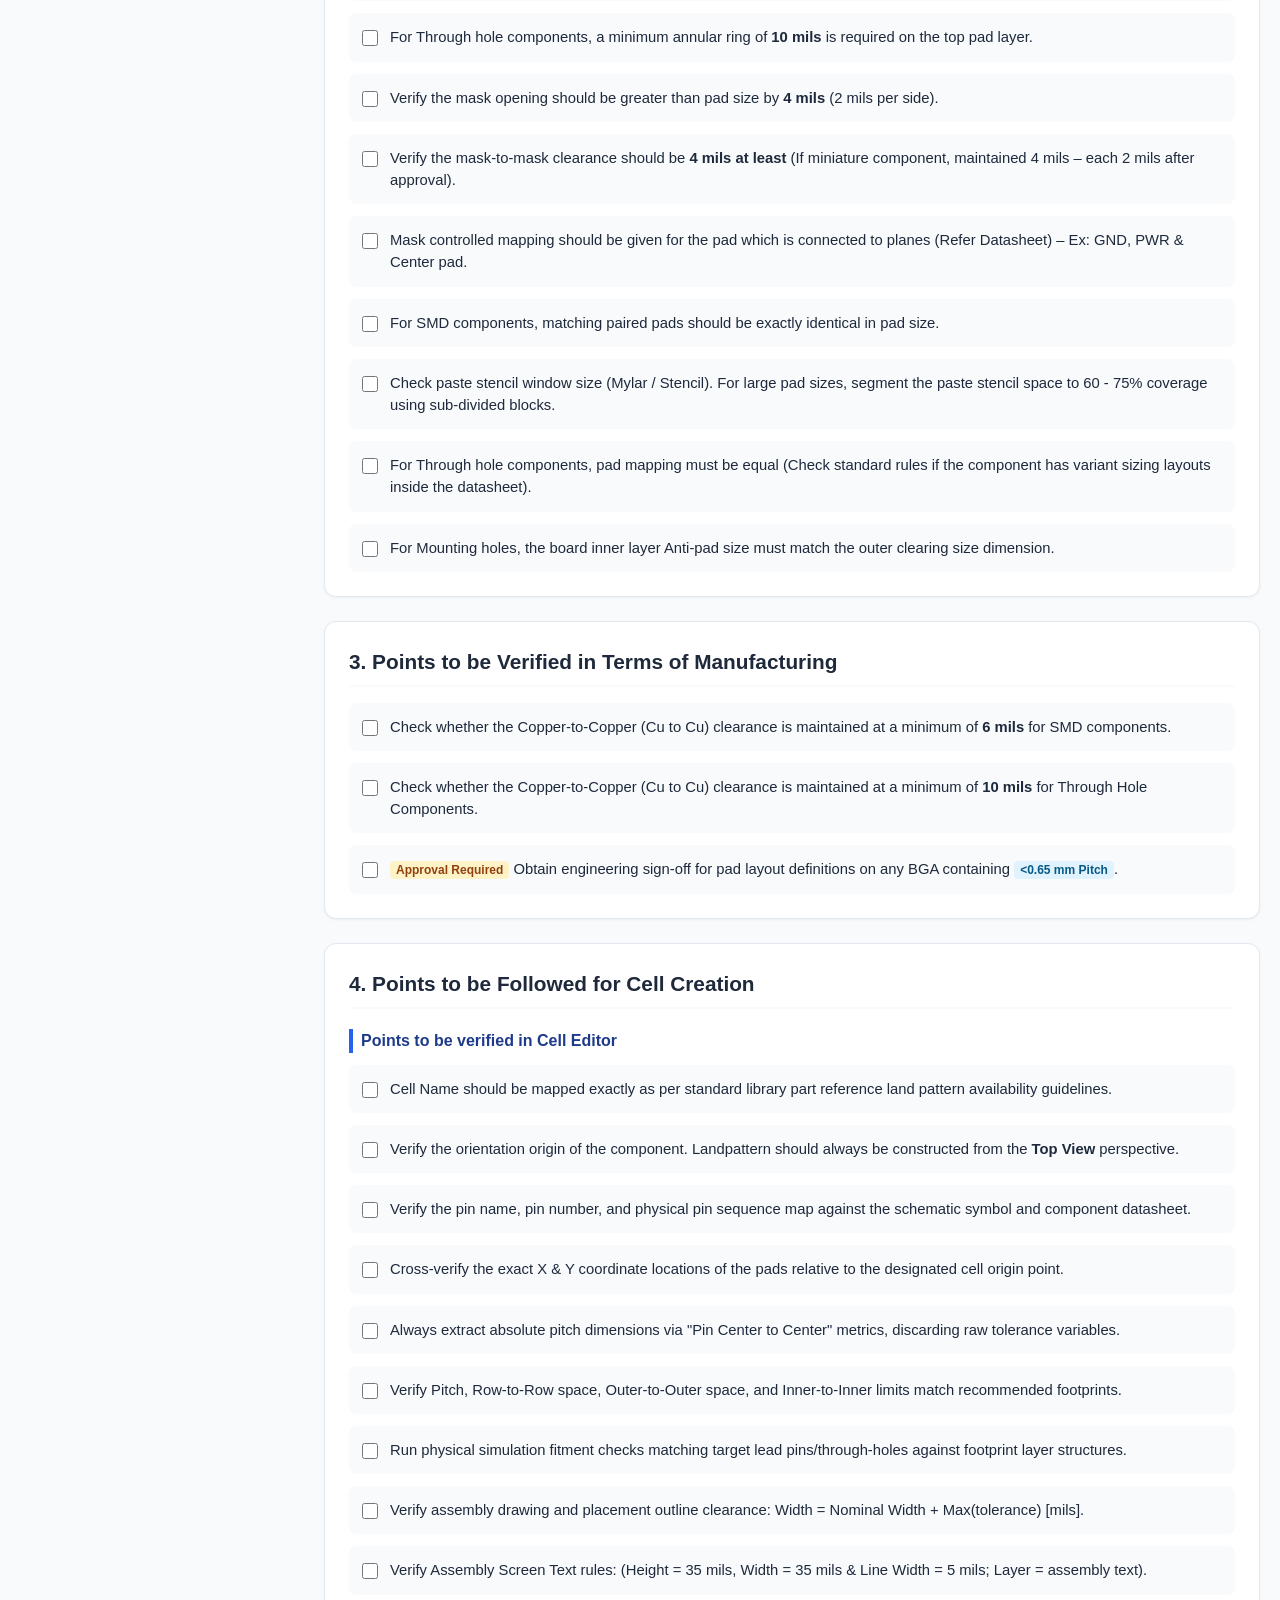
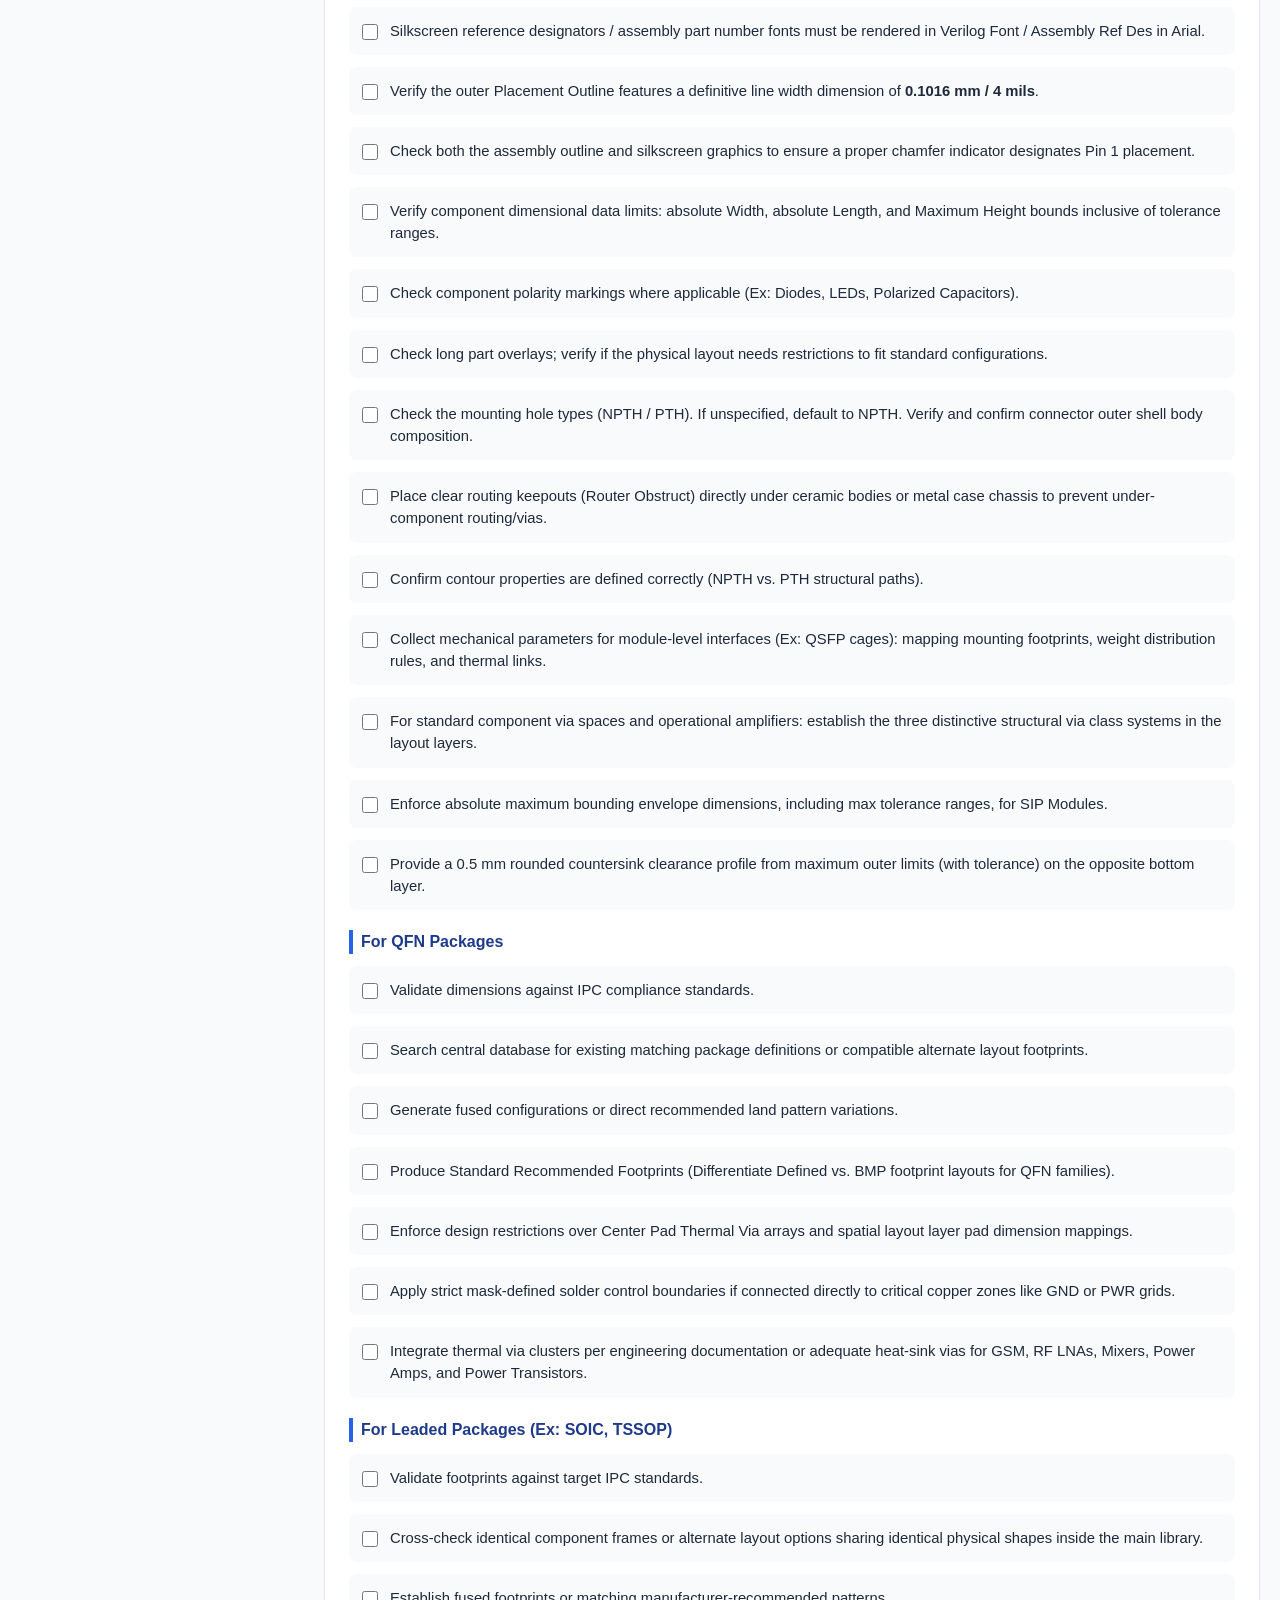
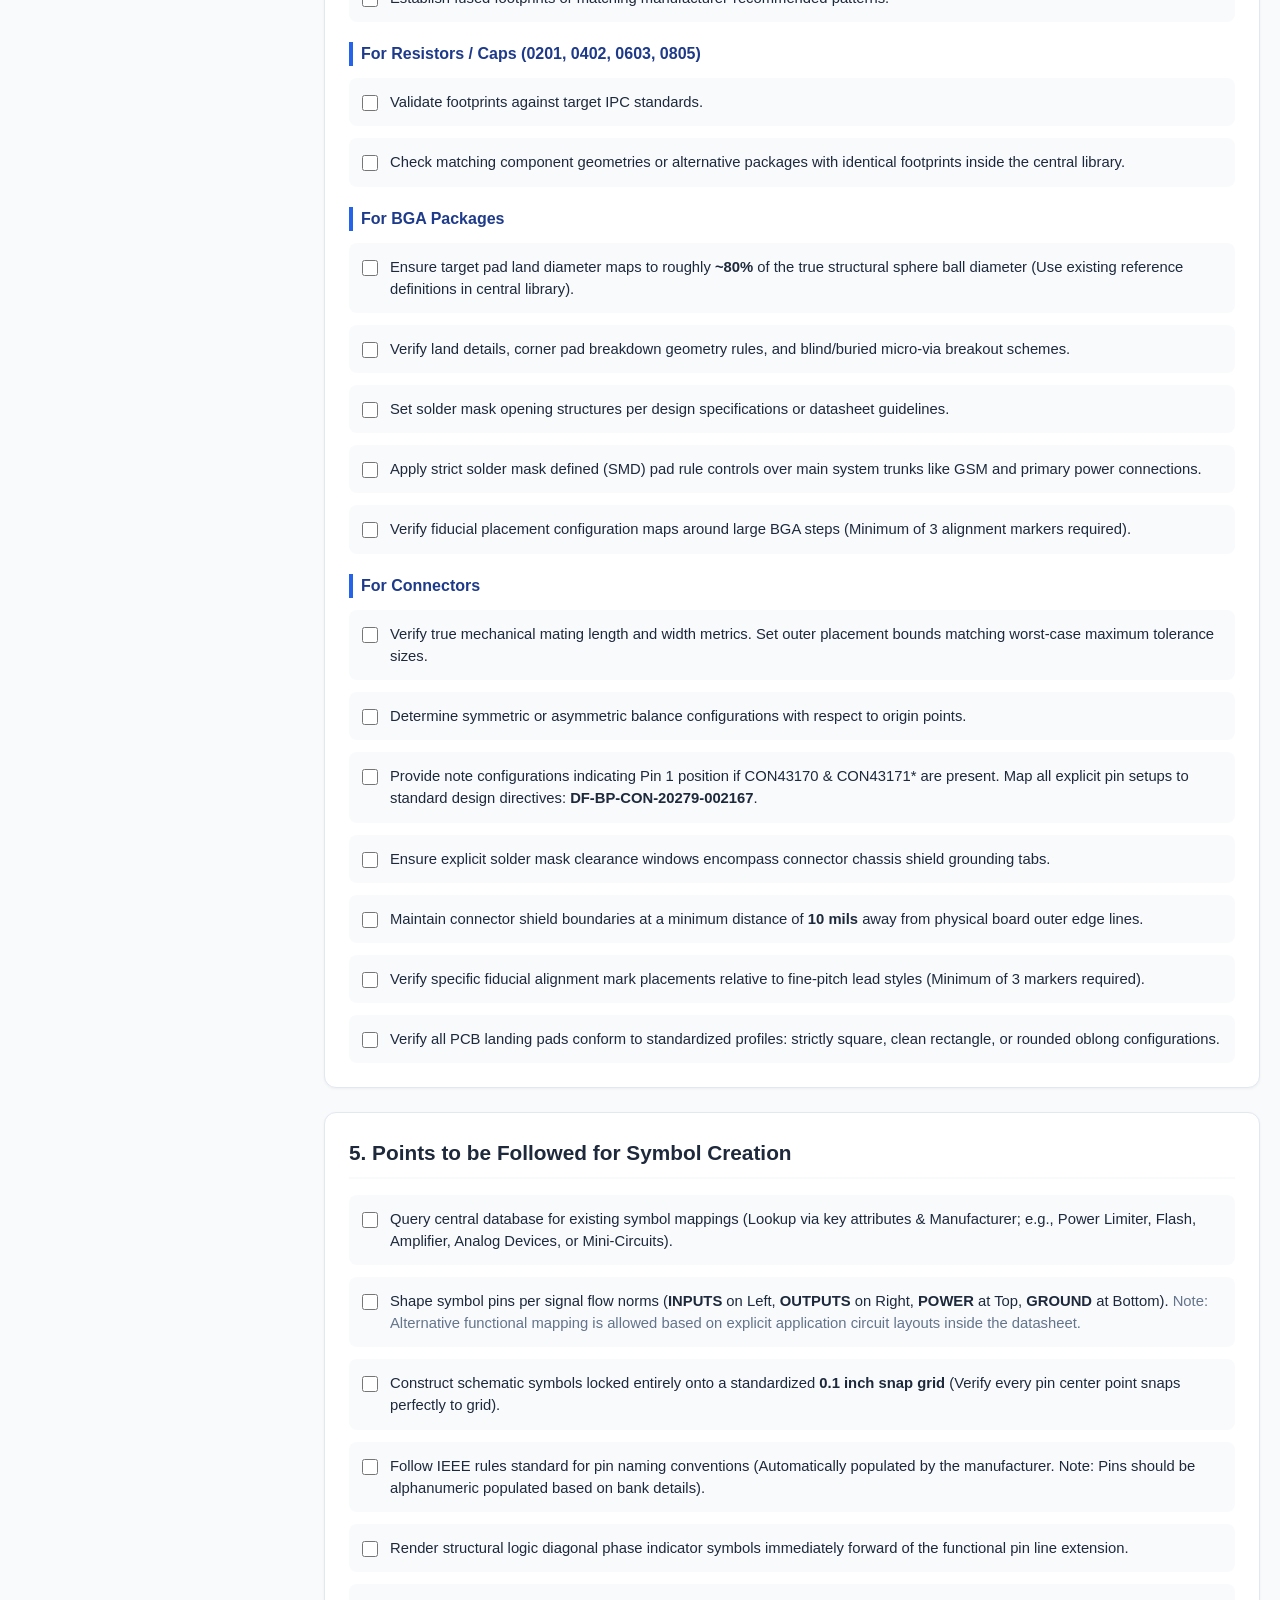
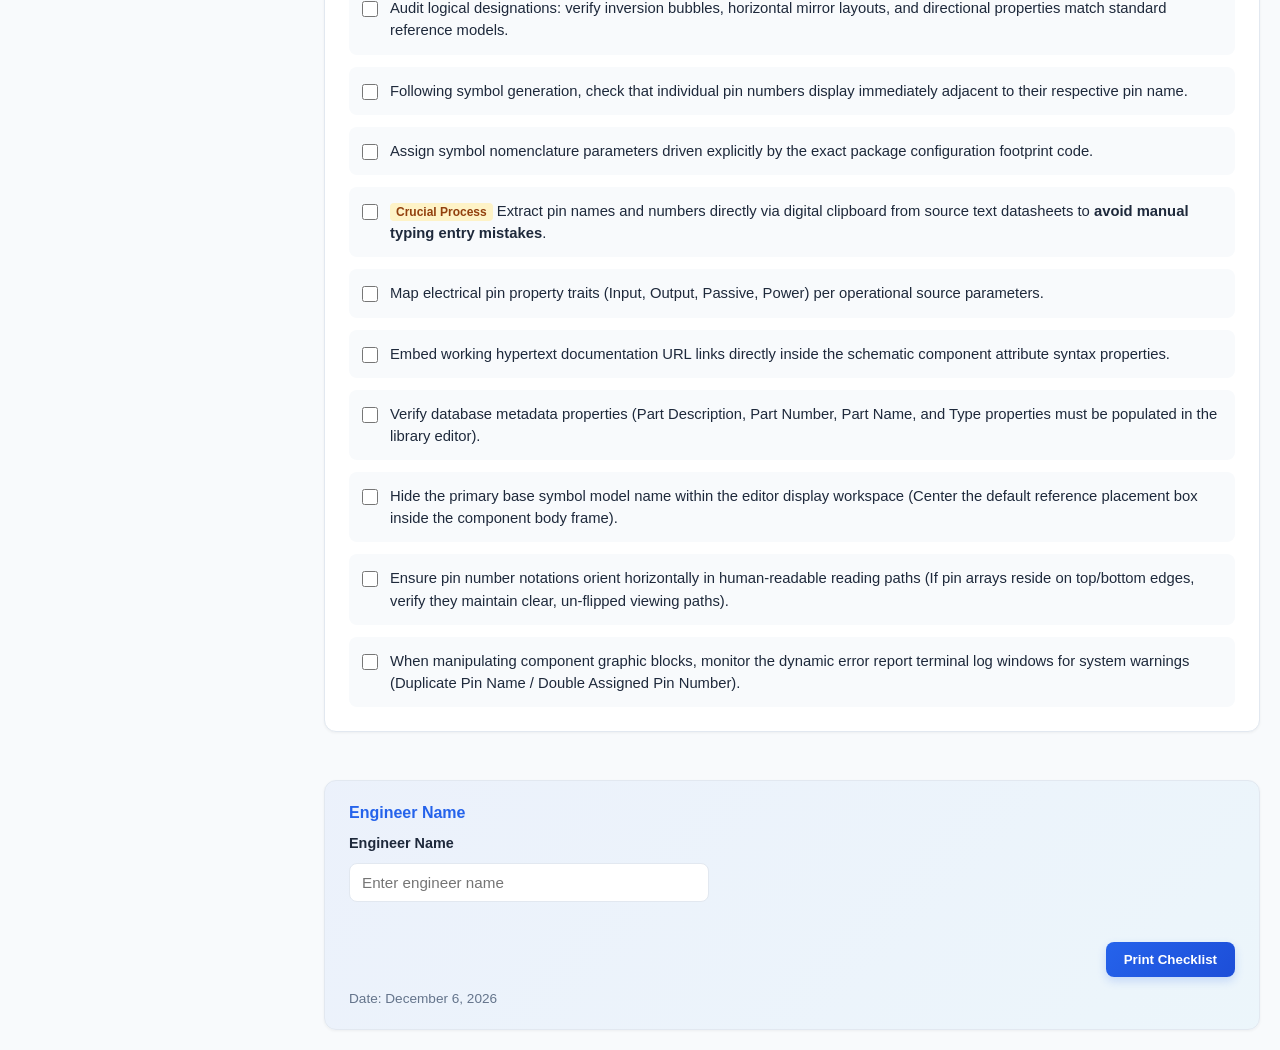
==== commit 64fefa45: "Add files via upload" ====
--- a/pcb_checklist.html
+++ b/pcb_checklist.html
@@ -222,8 +222,84 @@
         }
 
         .checklist-item.checked .checklist-text {
-            color: #166534;
-            text-decoration: line-through;
+            color: var(--text-primary);
+            text-decoration: none;
+        }
+
+        .engineer-section {
+            margin-top: 24px;
+            padding: 20px 24px;
+            border: 1px solid var(--border-color);
+            border-radius: 12px;
+            background: linear-gradient(135deg, rgba(37, 99, 235, 0.06), rgba(14, 165, 233, 0.05));
+            box-shadow: 0 1px 3px rgba(0,0,0,0.05);
+        }
+
+        .engineer-section-title {
+            font-size: 1rem;
+            font-weight: 700;
+            color: var(--accent-blue);
+            margin-bottom: 8px;
+        }
+
+        .engineer-field {
+            display: flex;
+            flex-direction: column;
+            gap: 8px;
+        }
+
+        .engineer-label {
+            font-size: 0.9rem;
+            font-weight: 600;
+            color: var(--text-primary);
+        }
+
+        .engineer-input {
+            width: min(100%, 360px);
+            padding: 10px 12px;
+            border: 1px solid var(--border-color);
+            border-radius: 8px;
+            background: var(--panel-bg);
+            color: var(--text-primary);
+            font-size: 0.95rem;
+        }
+
+        .engineer-input:focus {
+            outline: none;
+            border-color: var(--accent-blue);
+            box-shadow: 0 0 0 3px rgba(37, 99, 235, 0.15);
+        }
+
+        .engineer-actions {
+            display: flex;
+            justify-content: flex-end;
+            margin-top: 16px;
+        }
+
+        .print-btn {
+            border: none;
+            background: linear-gradient(135deg, var(--accent-blue), #1d4ed8);
+            color: white;
+            padding: 10px 18px;
+            border-radius: 8px;
+            font-weight: 600;
+            box-shadow: 0 4px 10px rgba(37, 99, 235, 0.2);
+        }
+
+        .print-btn:hover {
+            filter: brightness(1.03);
+        }
+
+        .engineer-error {
+            min-height: 1rem;
+            font-size: 0.85rem;
+            color: #dc2626;
+        }
+
+        .print-meta {
+            margin-top: 12px;
+            font-size: 0.85rem;
+            color: var(--text-secondary);
         }
 
         /* Math/Formula Callout Block */
@@ -325,6 +401,77 @@
             display: flex;
             flex-direction: column;
             gap: 4px;
+        }
+
+        @media print {
+            * {
+                -webkit-print-color-adjust: exact !important;
+                print-color-adjust: exact !important;
+            }
+
+            body {
+                background: white;
+                color: #111827;
+                padding: 16px;
+            }
+
+            header {
+                box-shadow: none;
+                border: 1px solid #e2e8f0;
+                background: linear-gradient(135deg, #1e3a8a, #2563eb) !important;
+            }
+
+            .sidebar,
+            .btn-reset,
+            .nav-item,
+            .progress-box,
+            .engineer-actions,
+            .engineer-error {
+                display: none !important;
+            }
+
+            .dashboard-layout {
+                display: block;
+                grid-template-columns: 1fr;
+            }
+
+            .content-area {
+                gap: 16px;
+            }
+
+            .section-panel {
+                background: #ffffff !important;
+                box-shadow: none;
+                border: 1px solid #e2e8f0;
+                break-inside: avoid-page;
+                page-break-inside: avoid;
+            }
+
+            .checklist-item {
+                background-color: #f8fafc !important;
+                border: 1px solid #e2e8f0 !important;
+                break-inside: avoid-page;
+                page-break-inside: avoid;
+            }
+
+            .checklist-item.checked {
+                background-color: #f0fdf4 !important;
+                border-color: #bbf7d0 !important;
+            }
+
+            .engineer-section {
+                background: #ffffff !important;
+                border: 1px solid #e2e8f0;
+                box-shadow: none;
+                break-inside: avoid-page;
+                page-break-inside: avoid;
+            }
+
+            .engineer-input {
+                background: #ffffff !important;
+                color: #111827 !important;
+                border: 1px solid #64748b !important;
+            }
         }
     </style>
 </head>
@@ -725,6 +872,18 @@
                 </div>
             </div>
 
+            <div class="engineer-section" id="engineer-section">
+                <div class="engineer-section-title">Engineer Name</div>
+                <div class="engineer-field">
+                    <label class="engineer-label" for="engineer-name">Engineer Name</label>
+                    <input type="text" id="engineer-name" class="engineer-input" placeholder="Enter engineer name" />
+                    <div class="engineer-error" id="engineer-name-error" role="alert" aria-live="polite"></div>
+                </div>
+                <div class="engineer-actions">
+                    <button type="button" class="print-btn" id="print-checklist-btn">Print Checklist</button>
+                </div>
+                <div class="print-meta" id="checklist-print-date">Date: —</div>
+            </div>
         </div>
     </div>
 
@@ -739,6 +898,46 @@
 
         // Checklist State Engine
         const checkboxes = document.querySelectorAll('.checklist-group input[type="checkbox"]');
+        const engineerInput = document.getElementById('engineer-name');
+        const engineerError = document.getElementById('engineer-name-error');
+        const printDate = document.getElementById('checklist-print-date');
+        const printButton = document.getElementById('print-checklist-btn');
+
+        function updatePrintDate() {
+            if (!printDate) return;
+            const today = new Date();
+            printDate.textContent = `Date: ${today.toLocaleDateString('en-US', { year: 'numeric', month: 'long', day: 'numeric' })}`;
+        }
+
+        function validateEngineerName() {
+            if (!engineerInput) return true;
+
+            const name = engineerInput.value.trim();
+            if (!name) {
+                if (engineerError) {
+                    engineerError.textContent = 'Please enter the Engineer Name before printing the checklist.';
+                }
+                engineerInput.focus();
+                engineerInput.scrollIntoView({ behavior: 'smooth', block: 'center' });
+                return false;
+            }
+
+            if (engineerError) {
+                engineerError.textContent = '';
+            }
+            return true;
+        }
+
+        function printChecklist() {
+            if (!validateEngineerName()) {
+                return;
+            }
+
+            updatePrintDate();
+            window.setTimeout(() => {
+                window.print();
+            }, 120);
+        }
         
         function updateProgress() {
             const total = checkboxes.length;
@@ -794,6 +993,18 @@
             cb.addEventListener('change', updateProgress);
         });
 
+        if (printButton) {
+            printButton.addEventListener('click', printChecklist);
+        }
+
+        if (engineerInput) {
+            engineerInput.addEventListener('input', () => {
+                if (engineerError && engineerInput.value.trim()) {
+                    engineerError.textContent = '';
+                }
+            });
+        }
+
         // Track active navigation markers during manual window scrolling
         window.addEventListener('scroll', () => {
             const sections = document.querySelectorAll('.section-panel');
@@ -816,7 +1027,10 @@
         });
 
         // Initialize state engine layout values on start
-        window.onload = loadState;
+        window.onload = () => {
+            loadState();
+            updatePrintDate();
+        };
     </script>
 </body>
 </html>
